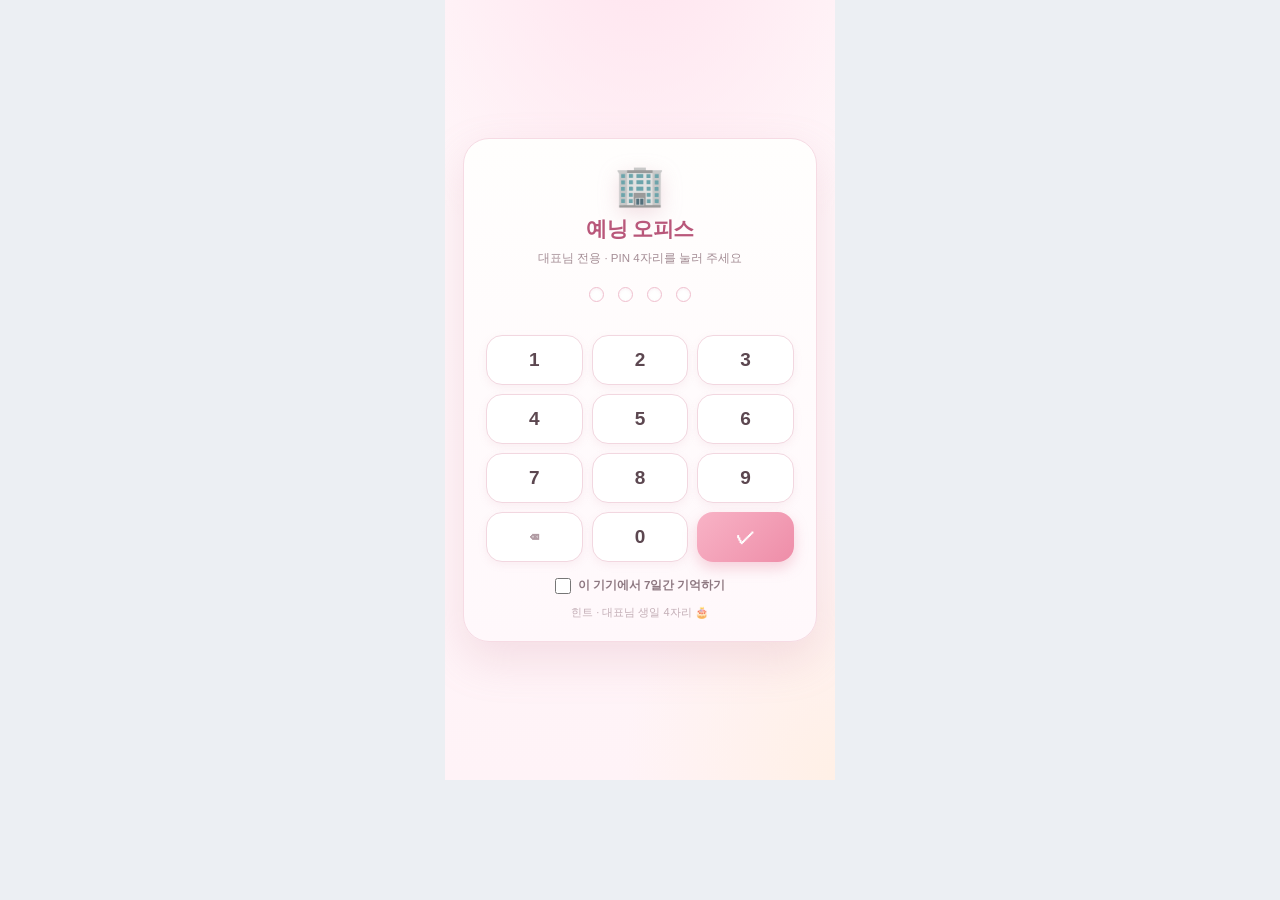
==== m390.html @ 4d120a6c "chore: 390px 미리보기 껍데기(임시)" ====
<!doctype html>
<html lang="ko"><head><meta charset="utf-8"><title>390 preview</title>
<style>html,body{margin:0;padding:0;background:#eceff3;display:flex;align-items:flex-start;justify-content:center}
iframe{width:390px;height:780px;border:0;background:#fff}</style></head>
<body><iframe id="ph" src="index.html"></iframe></body></html>
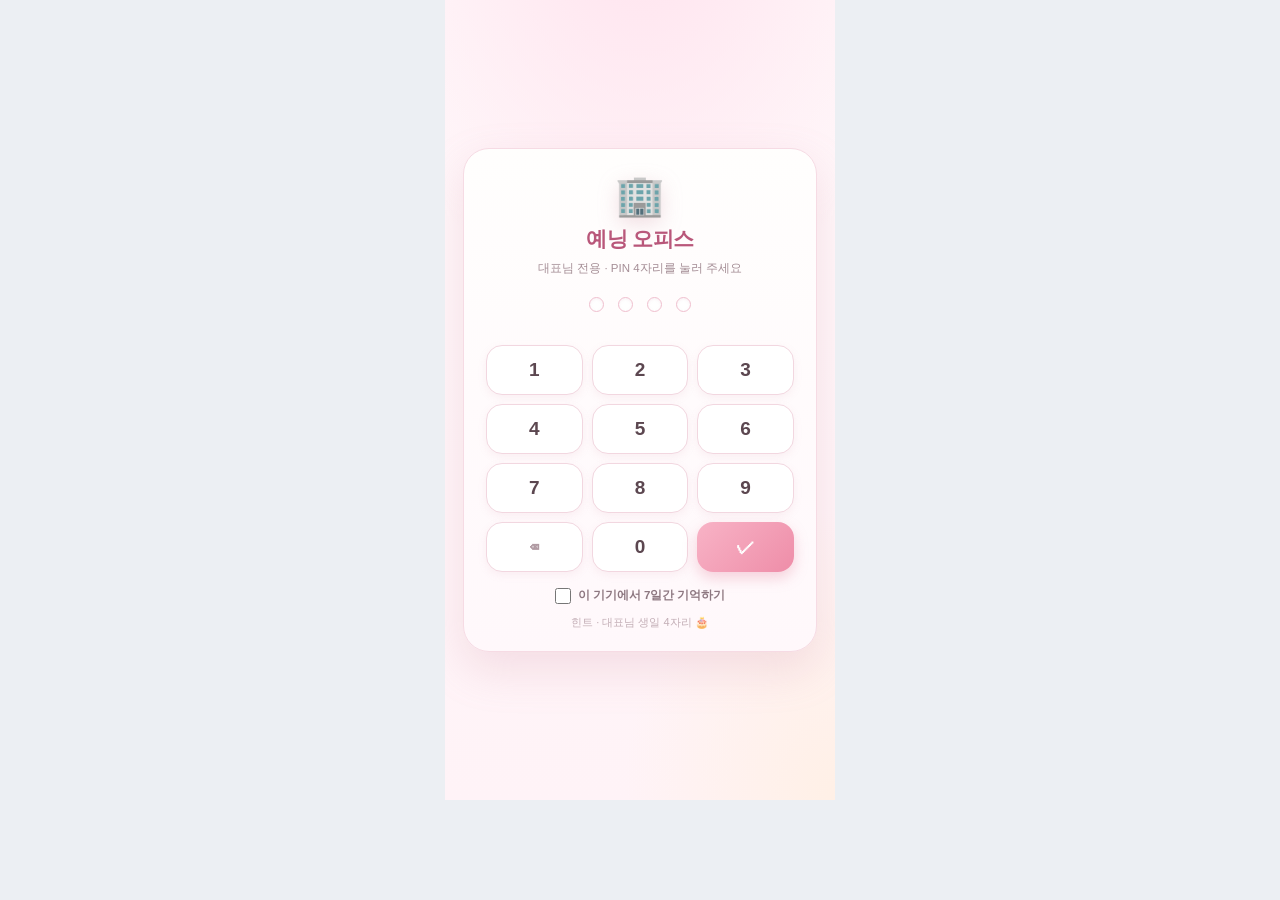
==== commit 16dc3af0: "chore: 390px 미리보기 껍데기(임시)" ====
--- a/m390.html
+++ b/m390.html
@@ -1,5 +1,5 @@
 <!doctype html>
 <html lang="ko"><head><meta charset="utf-8"><title>390 preview</title>
 <style>html,body{margin:0;padding:0;background:#eceff3;display:flex;align-items:flex-start;justify-content:center}
-iframe{width:390px;height:780px;border:0;background:#fff}</style></head>
+iframe{width:390px;height:800px;border:0;background:#fff}</style></head>
 <body><iframe id="ph" src="index.html"></iframe></body></html>
